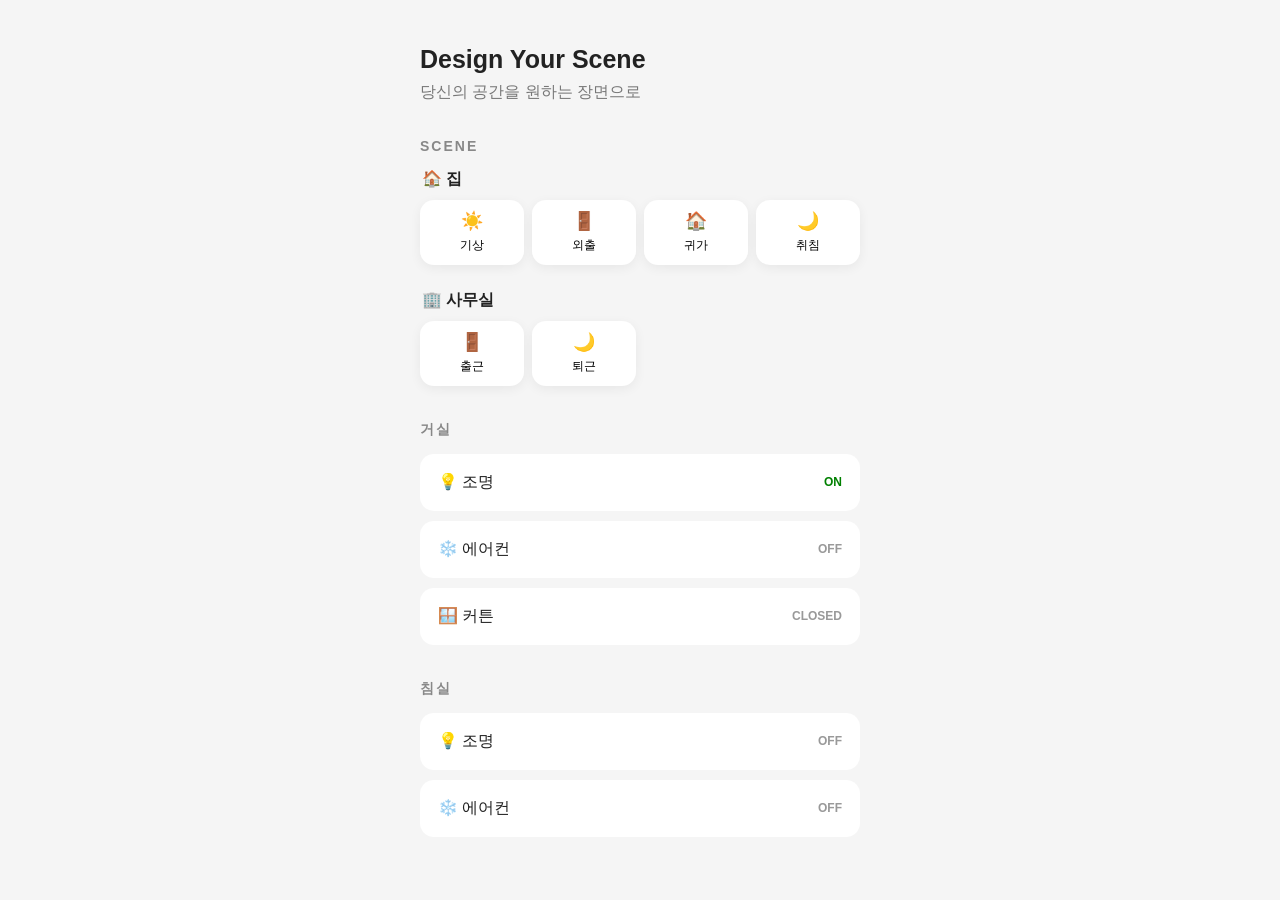
==== index.html @ 7657ba77 "Add files via upload" ====
<!DOCTYPE html>
<html lang="ko">
<head>
    <meta charset="UTF-8">
    <meta name="viewport" content="width=device-width, initial-scale=1.0">
    <title>Design Your Scene</title>
    <link rel="stylesheet" href="style.css">
</head>

<body>

    <div class="app">

        <header>
            <h1>Design Your Scene</h1>
            <p>당신의 공간을 원하는 장면으로</p>
        </header>

        <section class="scenes">
            <h2>SCENE</h2>

            <div class="scene-group">
                <h3>🏠 집</h3>

                <div class="scene-row">
                    <button>☀️<span>기상</span></button>
                    <button>🚪<span>외출</span></button>
                    <button>🏠<span>귀가</span></button>
                    <button>🌙<span>취침</span></button>
                </div>
            </div>

            <div class="scene-group">
                <h3>🏢 사무실</h3>

                <div class="scene-row">
                    <button>🚪<span>출근</span></button>
                    <button>🌙<span>퇴근</span></button>
                </div>
            </div>

        </section>

        <section class="room">

            <h2>거실</h2>

            <div class="device">
                <span>💡 조명</span>
                <span class="status on">ON</span>
            </div>

            <div class="device">
                <span>❄️ 에어컨</span>
                <span class="status off">OFF</span>
            </div>

            <div class="device">
                <span>🪟 커튼</span>
                <span class="status off">CLOSED</span>
            </div>

        </section>

        <section class="room">

            <h2>침실</h2>

            <div class="device">
                <span>💡 조명</span>
                <span class="status off">OFF</span>
            </div>

            <div class="device">
                <span>❄️ 에어컨</span>
                <span class="status off">OFF</span>
            </div>

        </section>

    </div>

    <script src="app.js"></script>

</body>
</html>
---- style.css ----
* {
    box-sizing: border-box;
}

body {
    margin: 0;
    font-family: Arial, sans-serif;
    background: #f5f5f5;
    color: #222;
}

.app {
    max-width: 480px;
    margin: auto;
    padding: 28px 20px;
}

header {
    margin-bottom: 35px;
}

header h1 {
    font-size: 25px;
    margin-bottom: 8px;
}

header p {
    color: #777;
    margin: 0;
}

h2 {
    font-size: 14px;
    letter-spacing: 2px;
    color: #888;
    margin-bottom: 15px;
}

.scene-group {
    margin-bottom: 25px;
}

.scene-group h3 {
    font-size: 16px;
    margin: 0 0 10px 2px;
}

.scene-row {
    display: flex;
    gap: 8px;
}

.scene-row button {
    flex: 0 0 calc(25% - 6px);
    height: 65px;
    border: none;
    border-radius: 14px;
    background: white;
    font-size: 18px;
    cursor: pointer;
    box-shadow: 0 3px 12px rgba(0, 0, 0, 0.06);
}

.scene-row button span {
    display: block;
    font-size: 12px;
    margin-top: 5px;
}

.room {
    margin-top: 35px;
}

.device {
    background: white;
    padding: 18px;
    margin-bottom: 10px;
    border-radius: 14px;
    display: flex;
    justify-content: space-between;
    align-items: center;
}

.status {
    font-size: 12px;
    font-weight: bold;
}

.on {
    color: green;
}

.off {
    color: #999;
}
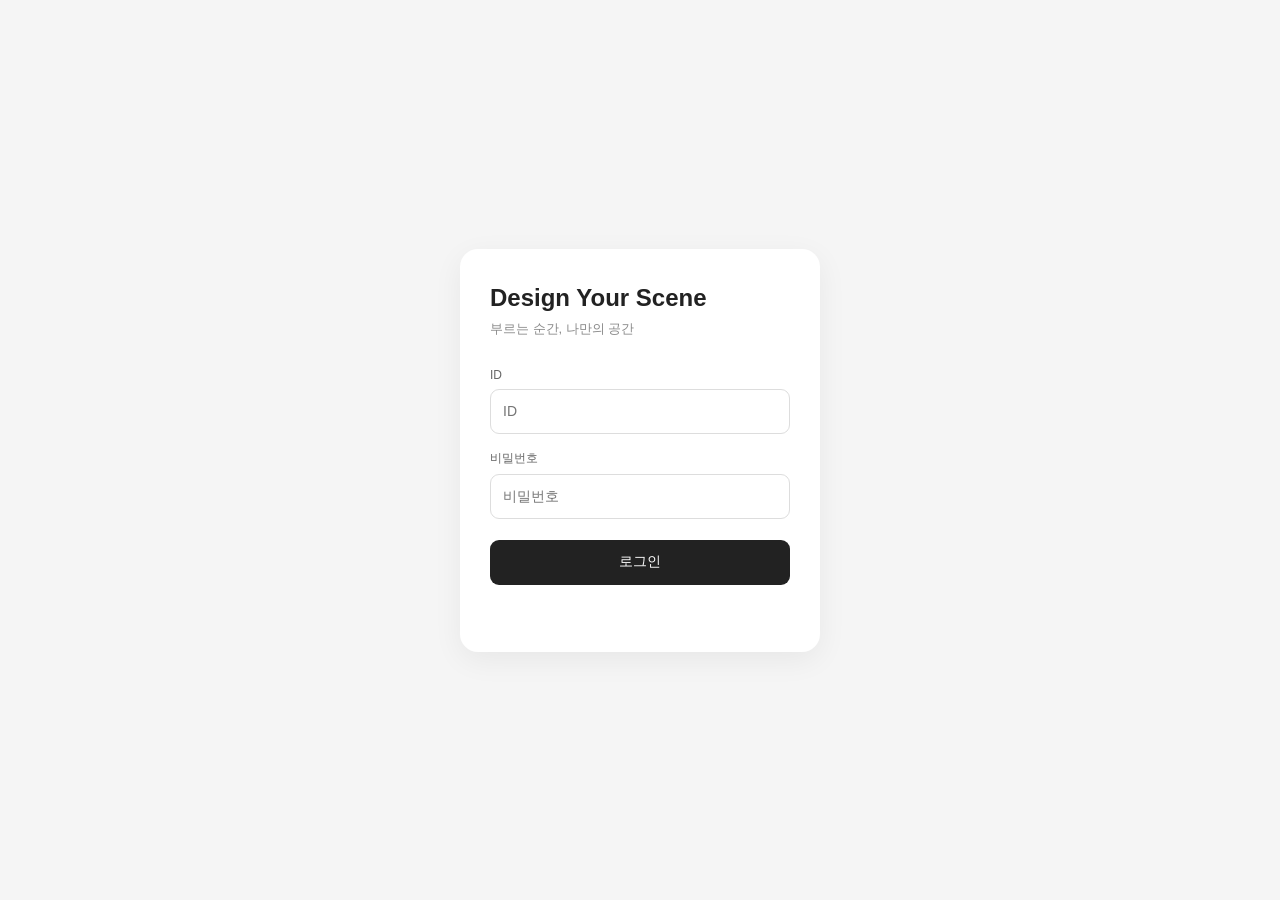
==== commit 36a9d4b6: "Add files via upload" ====
--- a/index.html
+++ b/index.html
@@ -1,86 +1,89 @@
 <!DOCTYPE html>
 <html lang="ko">
+
 <head>
+
     <meta charset="UTF-8">
-    <meta name="viewport" content="width=device-width, initial-scale=1.0">
+
+    <meta
+        name="viewport"
+        content="width=device-width, initial-scale=1.0"
+    >
+
     <title>Design Your Scene</title>
-    <link rel="stylesheet" href="style.css">
+
+    <link
+        rel="stylesheet"
+        href="style.css"
+    >
+
 </head>
+
 
 <body>
 
-    <div class="app">
 
-        <header>
-            <h1>Design Your Scene</h1>
-            <p>당신의 공간을 원하는 장면으로</p>
-        </header>
+<div class="app">
 
-        <section class="scenes">
-            <h2>SCENE</h2>
 
-            <div class="scene-group">
-                <h3>🏠 집</h3>
+    <header>
 
-                <div class="scene-row">
-                    <button>☀️<span>기상</span></button>
-                    <button>🚪<span>외출</span></button>
-                    <button>🏠<span>귀가</span></button>
-                    <button>🌙<span>취침</span></button>
-                </div>
-            </div>
+        <h1>
+            Design Your Scene
+        </h1>
 
-            <div class="scene-group">
-                <h3>🏢 사무실</h3>
+        <p>
+            부르는 순간, 나만의 공간
+        </p>
 
-                <div class="scene-row">
-                    <button>🚪<span>출근</span></button>
-                    <button>🌙<span>퇴근</span></button>
-                </div>
-            </div>
+        <p
+            id="customer-name"
+            class="customer-name"
+        >
+            공간 정보를 불러오는 중...
+        </p>
 
-        </section>
+    </header>
 
-        <section class="room">
 
-            <h2>거실</h2>
+    <!-- =================================================
+         SCENE
+    ================================================== -->
 
-            <div class="device">
-                <span>💡 조명</span>
-                <span class="status on">ON</span>
-            </div>
+    <section class="scenes">
 
-            <div class="device">
-                <span>❄️ 에어컨</span>
-                <span class="status off">OFF</span>
-            </div>
+        <h2>
+            SCENE
+        </h2>
 
-            <div class="device">
-                <span>🪟 커튼</span>
-                <span class="status off">CLOSED</span>
-            </div>
+        <div id="scene-container"></div>
 
-        </section>
+        <div id="api-result"></div>
 
-        <section class="room">
+    </section>
 
-            <h2>침실</h2>
 
-            <div class="device">
-                <span>💡 조명</span>
-                <span class="status off">OFF</span>
-            </div>
+    <!-- =================================================
+         DEVICE
+    ================================================== -->
 
-            <div class="device">
-                <span>❄️ 에어컨</span>
-                <span class="status off">OFF</span>
-            </div>
+    <section class="devices">
 
-        </section>
+        <h2>
+            DEVICE
+        </h2>
 
-    </div>
+        <div id="device-container"></div>
 
-    <script src="app.js"></script>
+    </section>
+
+
+</div>
+
+
+<script src="app.js"></script>
+
 
 </body>
+
 </html>
--- a/style.css
+++ b/style.css
@@ -2,94 +2,495 @@
     box-sizing: border-box;
 }
 
+
 body {
+
     margin: 0;
-    font-family: Arial, sans-serif;
+
+    font-family:
+        Arial,
+        "Noto Sans KR",
+        sans-serif;
+
     background: #f5f5f5;
+
     color: #222;
 }
 
+
+/* =========================================================
+   APP
+========================================================= */
+
 .app {
-    max-width: 480px;
-    margin: auto;
-    padding: 28px 20px;
-}
+
+    width: 100%;
+
+    max-width: 520px;
+
+    margin: 0 auto;
+
+    padding: 30px 20px 50px;
+}
+
+
+/* =========================================================
+   HEADER
+========================================================= */
 
 header {
-    margin-bottom: 35px;
-}
+
+    margin-bottom: 38px;
+}
+
 
 header h1 {
+
     font-size: 25px;
+
+    margin: 0 0 8px;
+
+    font-weight: 700;
+}
+
+
+header p {
+
+    color: #777;
+
+    margin: 0;
+
+    font-size: 14px;
+}
+
+
+.customer-name {
+
+    margin-top: 9px !important;
+
+    font-size: 13px !important;
+
+    color: #999 !important;
+}
+
+
+/* =========================================================
+   MAIN SECTION TITLE
+========================================================= */
+
+h2 {
+
+    font-size: 17px;
+
+    letter-spacing: 2px;
+
+    color: #222;
+
+    margin: 0 0 20px;
+
+    font-weight: 700;
+}
+
+
+/* =========================================================
+   SCENE
+========================================================= */
+
+.scenes {
+
+    margin-bottom: 42px;
+}
+
+
+.scene-group {
+
+    margin-bottom: 25px;
+}
+
+
+.scene-group h3 {
+
+    font-size: 14px;
+
+    font-weight: 500;
+
+    color: #777;
+
+    margin: 0 0 10px 2px;
+}
+
+
+.scene-row {
+
+    display: flex;
+
+    gap: 8px;
+
+    flex-wrap: wrap;
+}
+
+
+.scene-row button {
+
+    flex: 1 1 0;
+
+    min-width: 70px;
+
+    height: 64px;
+
+    border: none;
+
+    border-radius: 13px;
+
+    background: white;
+
+    font-size: 18px;
+
+    cursor: pointer;
+
+    box-shadow:
+        0 3px 12px
+        rgba(0, 0, 0, 0.06);
+
+    transition:
+        transform 0.12s,
+        box-shadow 0.12s;
+}
+
+
+.scene-row button:hover {
+
+    transform: translateY(-1px);
+
+    box-shadow:
+        0 5px 15px
+        rgba(0, 0, 0, 0.09);
+}
+
+
+.scene-row button:active {
+
+    transform: scale(0.97);
+}
+
+
+.scene-row button span {
+
+    display: block;
+
+    font-size: 11px;
+
+    margin-top: 5px;
+}
+
+
+.scene-icon {
+
+    font-size: 18px;
+}
+
+
+/* =========================================================
+   RESULT
+========================================================= */
+
+#api-result {
+
+    min-height: 20px;
+
+    margin-top: 15px;
+
+    font-size: 12px;
+
+    color: #999;
+}
+
+
+#api-result.success {
+
+    color: #2d9b55;
+
+    font-weight: 600;
+}
+
+
+/* =========================================================
+   DEVICE
+========================================================= */
+
+.devices {
+
+    margin-top: 0;
+}
+
+
+.device-location {
+
+    margin-bottom: 32px;
+}
+
+
+.device-location > h3 {
+
+    font-size: 14px;
+
+    font-weight: 500;
+
+    color: #777;
+
+    margin: 0 0 14px 2px;
+}
+
+
+/* =========================================================
+   ROOM
+========================================================= */
+
+.room {
+
+    display: flex;
+
+    flex-wrap: wrap;
+
+    gap: 7px;
+
+    margin-bottom: 23px;
+}
+
+
+.room h4 {
+
+    width: 100%;
+
+    font-size: 12px;
+
+    font-weight: 500;
+
+    color: #999;
+
+    margin: 0 0 3px 3px;
+}
+
+
+/* =========================================================
+   DEVICE CARD
+========================================================= */
+
+.device {
+
+    width: 72px;
+
+    height: 62px;
+
+    padding: 6px 4px;
+
+    background: white;
+
+    border-radius: 9px;
+
+    display: flex;
+
+    flex-direction: column;
+
+    align-items: center;
+
+    justify-content: center;
+
+    box-shadow:
+        0 2px 7px
+        rgba(0, 0, 0, 0.045);
+}
+
+
+.device-name {
+
+    width: 100%;
+
+    display: flex;
+
+    align-items: center;
+
+    justify-content: center;
+
+    gap: 3px;
+}
+
+
+.device-icon {
+
+    font-size: 13px;
+
+    line-height: 1;
+}
+
+
+.device-name span:last-child {
+
+    font-size: 9px;
+
+    white-space: nowrap;
+
+    overflow: hidden;
+
+    text-overflow: ellipsis;
+}
+
+
+/* =========================================================
+   DEVICE STATUS
+========================================================= */
+
+.status {
+
+    margin-top: 4px;
+
+    font-size: 8px;
+
+    font-weight: 700;
+}
+
+
+.status.on {
+
+    color: #2d9b55;
+}
+
+
+.status.off {
+
+    color: #aaa;
+}
+
+
+/* =========================================================
+   LOGIN
+========================================================= */
+
+.login-page {
+
+    min-height: 100vh;
+
+    display: flex;
+
+    align-items: center;
+
+    justify-content: center;
+
+    padding: 20px;
+}
+
+
+.login-box {
+
+    width: 100%;
+
+    max-width: 360px;
+
+    background: white;
+
+    padding: 35px 30px;
+
+    border-radius: 18px;
+
+    box-shadow:
+        0 8px 30px
+        rgba(0, 0, 0, 0.06);
+}
+
+
+.login-brand {
+
+    font-size: 24px;
+
+    font-weight: 700;
+
     margin-bottom: 8px;
 }
 
-header p {
-    color: #777;
-    margin: 0;
-}
-
-h2 {
+
+.login-subtitle {
+
+    font-size: 13px;
+
+    color: #888;
+
+    margin-bottom: 30px;
+}
+
+
+.input-group {
+
+    margin-bottom: 16px;
+}
+
+
+.input-group label {
+
+    display: block;
+
+    font-size: 12px;
+
+    color: #666;
+
+    margin-bottom: 7px;
+}
+
+
+.input-group input {
+
+    width: 100%;
+
+    height: 45px;
+
+    border: 1px solid #ddd;
+
+    border-radius: 9px;
+
+    padding: 0 12px;
+
     font-size: 14px;
-    letter-spacing: 2px;
-    color: #888;
-    margin-bottom: 15px;
-}
-
-.scene-group {
-    margin-bottom: 25px;
-}
-
-.scene-group h3 {
-    font-size: 16px;
-    margin: 0 0 10px 2px;
-}
-
-.scene-row {
-    display: flex;
-    gap: 8px;
-}
-
-.scene-row button {
-    flex: 0 0 calc(25% - 6px);
-    height: 65px;
+
+    outline: none;
+}
+
+
+.input-group input:focus {
+
+    border-color: #999;
+}
+
+
+.login-button {
+
+    width: 100%;
+
+    height: 45px;
+
     border: none;
-    border-radius: 14px;
-    background: white;
-    font-size: 18px;
+
+    border-radius: 9px;
+
+    background: #222;
+
+    color: white;
+
+    font-size: 14px;
+
     cursor: pointer;
-    box-shadow: 0 3px 12px rgba(0, 0, 0, 0.06);
-}
-
-.scene-row button span {
-    display: block;
+
+    margin-top: 5px;
+}
+
+
+.login-error {
+
+    min-height: 20px;
+
+    margin-top: 12px;
+
+    text-align: center;
+
+    color: #d55;
+
     font-size: 12px;
-    margin-top: 5px;
-}
-
-.room {
-    margin-top: 35px;
-}
-
-.device {
-    background: white;
-    padding: 18px;
-    margin-bottom: 10px;
-    border-radius: 14px;
-    display: flex;
-    justify-content: space-between;
-    align-items: center;
-}
-
-.status {
-    font-size: 12px;
-    font-weight: bold;
-}
-
-.on {
-    color: green;
-}
-
-.off {
-    color: #999;
 }
